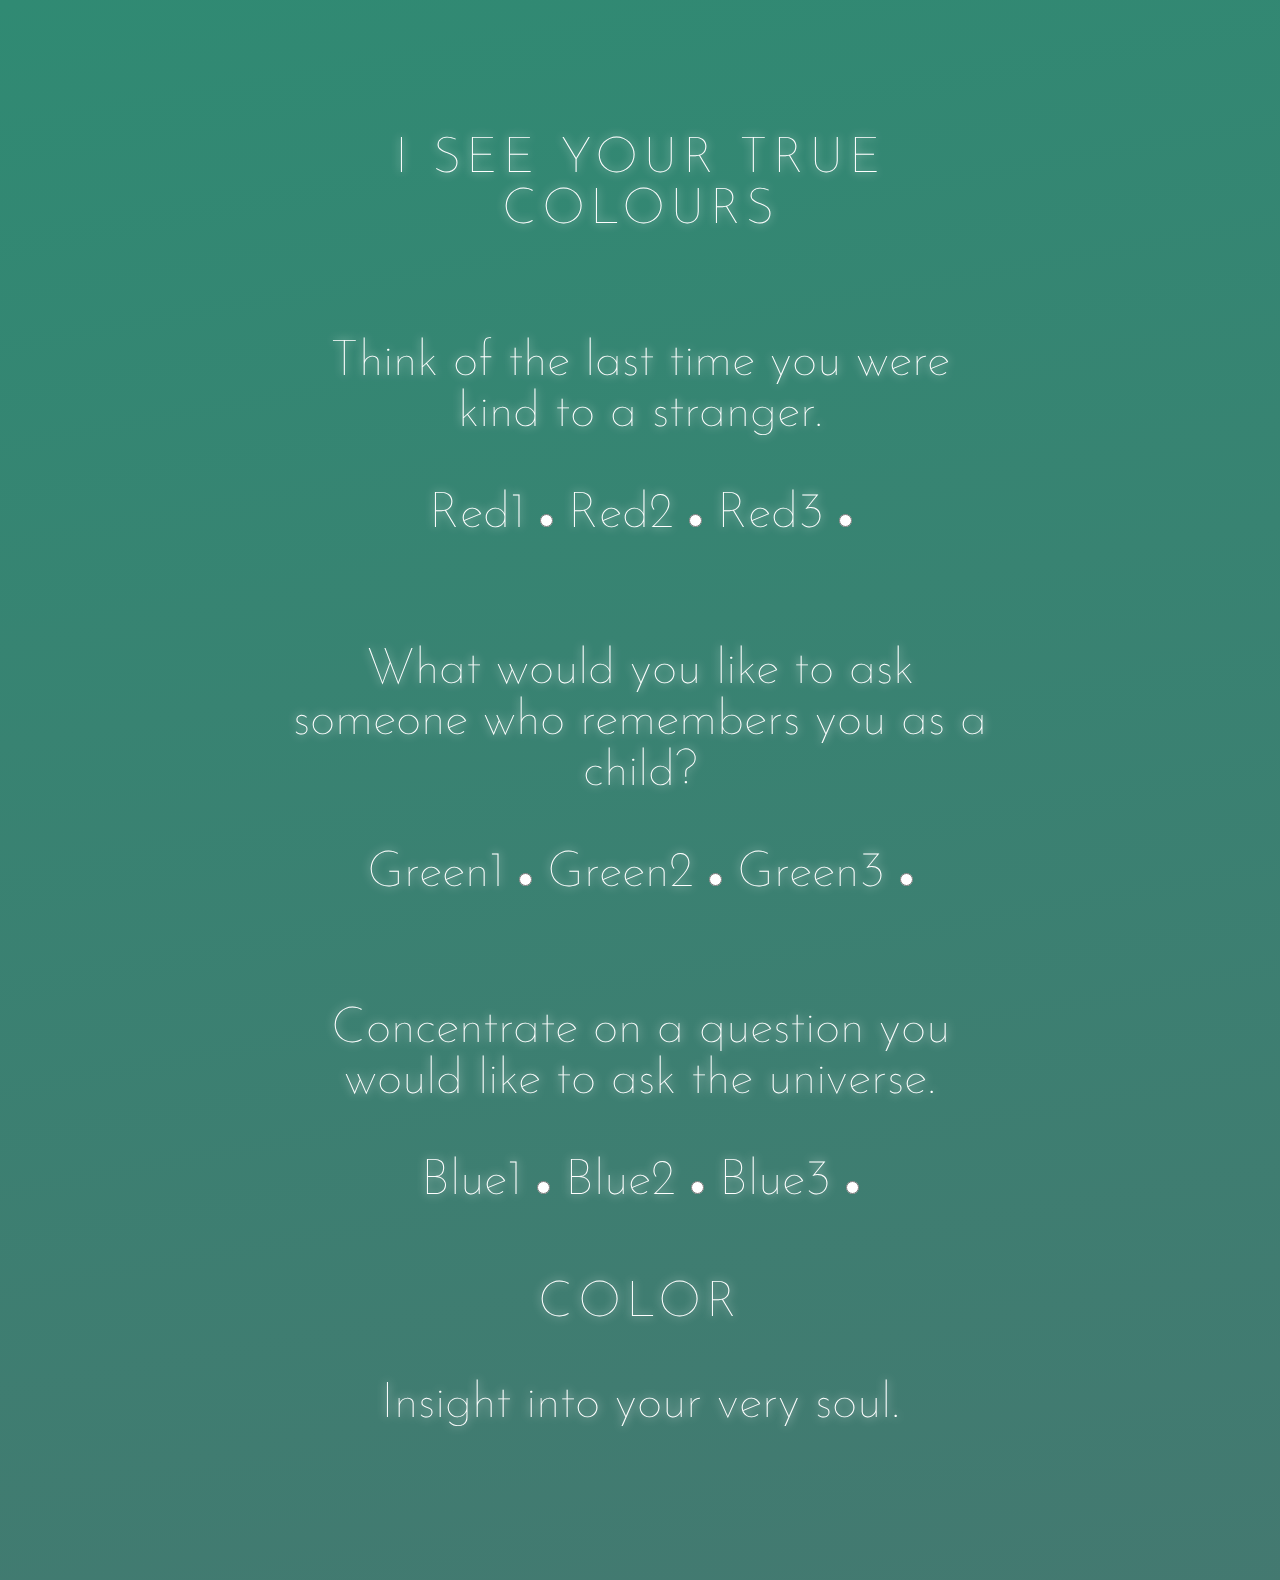
==== index.html @ 0c9067f5 "initial commit" ====
<!DOCTYPE html>
<html lang="en">

<head>
    <meta charset="UTF-8">
    <meta name="viewport" content="width=device-width, initial-scale=1.0">
    <meta http-equiv="X-UA-Compatible" content="ie=edge">

    <title>Colours</title>

    <link href="https://fonts.googleapis.com/css?family=Josefin+Sans:100" rel="stylesheet">
    <link rel="stylesheet" type="text/css" href="styles/styles.css" />

</head>

<body>
    <h1>I see your true colours</h1>

    <fieldset class="question1">
        <p>Think of the last time you were kind to a stranger.</p>
        <label for="optionr1">Red1</label>
        <input type="radio" name="userInputRed" id="optionr1" value="">
        <label for="optionr2 ">Red2</label>
        <input type="radio" name="userInputRed" id="optionr2" value="">
        <label for="optionr3 ">Red3</label>
        <input type="radio" name="userInputRed" id="optionr3" value="">
    </fieldset>

    <fieldset class="question2">
        <p>What would you like to ask someone who remembers you as a child?</p>
        <label for="optiong1">Green1</label>
        <input type="radio" name="userInputGreen" id="optiong1" value="">
        <label for="optiong2">Green2</label>
        <input type="radio" name="userInputGreen" id="optiong2" value="">
        <label for="optiong3">Green3</label>
        <input type="radio" name="userInputGreen" id="optiong3" value="">
    </fieldset>

    <fieldset class="question3">
        <p>Concentrate on a question you would like to ask the universe.</p>
        <label for="optionb1">Blue1</label>
        <input type="radio" name="userInputBlue" id="optionb1" value="">
        <label for="optionb2">Blue2</label>
        <input type="radio" name="userInputBlue" id="optionb2" value="">
        <label for="optionb3">Blue3</label>
        <input type="radio" name="userInputBlue" id="optionb3" value="">
    </fieldset>

    <div class="userAura">
        <h1>Color</h1>
        <p>Insight into your very soul.</p>
    </div>

    <script src="https://code.jquery.com/jquery-3.2.1.min.js" integrity="sha256-hwg4gsxgFZhOsEEamdOYGBf13FyQuiTwlAQgxVSNgt4=" crossorigin="anonymous "></script>
    <script src="js/script.js "></script>

</body>

</html>
---- styles/styles.css ----
article,
aside,
details,
figcaption,
figure,
footer,
header,
hgroup,
nav,
section,
summary {
  display: block; }

audio,
canvas,
video {
  display: inline-block; }

audio:not([controls]) {
  display: none;
  height: 0; }

[hidden] {
  display: none; }

html {
  font-family: sans-serif;
  -webkit-text-size-adjust: 100%;
  -ms-text-size-adjust: 100%; }

a:focus {
  outline: thin dotted; }

a:active,
a:hover {
  outline: 0; }

h1 {
  font-size: 2em; }

abbr[title] {
  border-bottom: 1px dotted; }

b,
strong {
  font-weight: 700; }

dfn {
  font-style: italic; }

mark {
  background: #ff0;
  color: #000; }

code,
kbd,
pre,
samp {
  font-family: monospace, serif;
  font-size: 1em; }

pre {
  white-space: pre-wrap;
  word-wrap: break-word; }

q {
  quotes: \201C \201D \2018 \2019; }

small {
  font-size: 80%; }

sub,
sup {
  font-size: 75%;
  line-height: 0;
  position: relative;
  vertical-align: baseline; }

sup {
  top: -.5em; }

sub {
  bottom: -.25em; }

img {
  border: 0; }

svg:not(:root) {
  overflow: hidden; }

fieldset {
  border: 1px solid silver;
  margin: 0 2px;
  padding: .35em .625em .75em; }

button,
input,
select,
textarea {
  font-family: inherit;
  font-size: 100%;
  margin: 0; }

button,
input {
  line-height: normal; }

button,
html input[type=button],
input[type=reset],
input[type=submit] {
  -webkit-appearance: button;
  cursor: pointer; }

button[disabled],
input[disabled] {
  cursor: default; }

input[type=checkbox],
input[type=radio] {
  -webkit-box-sizing: border-box;
  box-sizing: border-box;
  padding: 0; }

input[type=search] {
  -webkit-appearance: textfield;
  -moz-box-sizing: content-box;
  -webkit-box-sizing: content-box;
  box-sizing: content-box; }

input[type=search]::-webkit-search-cancel-button,
input[type=search]::-webkit-search-decoration {
  -webkit-appearance: none; }

textarea {
  overflow: auto;
  vertical-align: top; }

table {
  border-collapse: collapse;
  border-spacing: 0; }

body,
figure {
  margin: 0; }

legend,
button::-moz-focus-inner,
input::-moz-focus-inner {
  border: 0;
  padding: 0; }

.clearfix:after {
  visibility: hidden;
  display: block;
  font-size: 0;
  content: '';
  clear: both;
  height: 0; }

* {
  -moz-box-sizing: border-box;
  -webkit-box-sizing: border-box;
  box-sizing: border-box; }

body {
  padding: 100px 20%;
  font-family: 'Josefin Sans', sans-serif;
  background: #333;
  color: white;
  text-align: center;
  font-weight: 100;
  font-size: 50px;
  text-shadow: 0px 0px 10px #fff; }

body {
  background: -webkit-linear-gradient(280deg, #308a73, #6a576b, #b5afb0);
  background: -o-linear-gradient(280deg, #308a73, #6a576b, #b5afb0);
  background: linear-gradient(170deg, #308a73, #6a576b, #b5afb0);
  background-size: 600% 600%;
  -webkit-animation: AnimationName 19s ease infinite;
  -moz-animation: AnimationName 19s ease infinite;
  animation: AnimationName 19s ease infinite; }

@-webkit-keyframes AnimationName {
  0% {
    background-position: 0% 32%; }
  50% {
    background-position: 100% 69%; }
  100% {
    background-position: 0% 32%; } }

@-moz-keyframes AnimationName {
  0% {
    background-position: 0% 32%; }
  50% {
    background-position: 100% 69%; }
  100% {
    background-position: 0% 32%; } }

@keyframes AnimationName {
  0% {
    background-position: 0% 32%; }
  50% {
    background-position: 100% 69%; }
  100% {
    background-position: 0% 32%; } }

h1 {
  font-size: 1em;
  font-weight: 100;
  text-transform: uppercase;
  letter-spacing: 0.1em; }

fieldset {
  border: 0;
  text-align: center; }
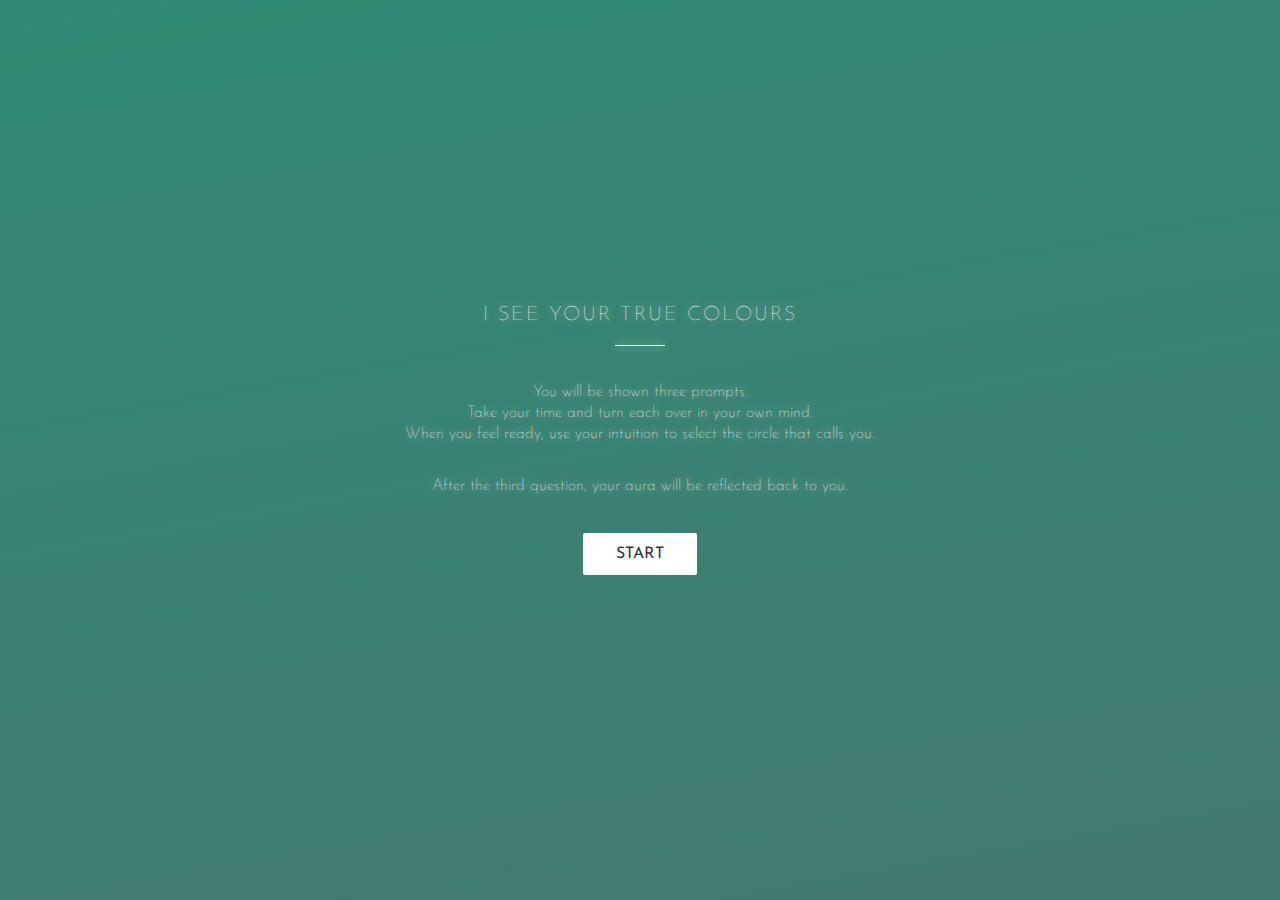
==== commit ee6619b3: "added refresh button" ====
--- a/index.html
+++ b/index.html
@@ -6,53 +6,108 @@
     <meta name="viewport" content="width=device-width, initial-scale=1.0">
     <meta http-equiv="X-UA-Compatible" content="ie=edge">
 
-    <title>Colours</title>
+    <title>Your True Colours</title>
 
+    <link rel="icon" type="image/png" href="images/favicon-96x96.png" sizes="96x96">
     <link href="https://fonts.googleapis.com/css?family=Josefin+Sans:100" rel="stylesheet">
+    <link rel="stylesheet" href="https://cdnjs.cloudflare.com/ajax/libs/animate.css/3.5.1/animate.min.css">
+    <link rel="stylesheet" href="https://maxcdn.bootstrapcdn.com/font-awesome/4.7.0/css/font-awesome.min.css">
     <link rel="stylesheet" type="text/css" href="styles/styles.css" />
 
 </head>
 
 <body>
-    <h1>I see your true colours</h1>
+    <section class="title current">
+        <h1>I see your true colours</h1>
+        <hr/>
+        <p>You will be shown three prompts.<br/> Take your time and turn each over in your own mind.<br/> When you feel ready, use your intuition to select the circle that calls you.</p>
+        <p>After the third question, your aura will be reflected back to you.</p>
+        <input type="submit" value="Start" id="start">
+    </section>
 
-    <fieldset class="question1">
-        <p>Think of the last time you were kind to a stranger.</p>
-        <label for="optionr1">Red1</label>
-        <input type="radio" name="userInputRed" id="optionr1" value="">
-        <label for="optionr2 ">Red2</label>
-        <input type="radio" name="userInputRed" id="optionr2" value="">
-        <label for="optionr3 ">Red3</label>
-        <input type="radio" name="userInputRed" id="optionr3" value="">
-    </fieldset>
+    <section class="firstPrompt">
+        <div class="prompt prompt1">
+            <p class="prompts1">Think of a time you were kind to a stranger.</p>
+            <!-- <span class="fa fa-long-arrow-right next"></span> -->
+        </div>
 
-    <fieldset class="question2">
-        <p>What would you like to ask someone who remembers you as a child?</p>
-        <label for="optiong1">Green1</label>
-        <input type="radio" name="userInputGreen" id="optiong1" value="">
-        <label for="optiong2">Green2</label>
-        <input type="radio" name="userInputGreen" id="optiong2" value="">
-        <label for="optiong3">Green3</label>
-        <input type="radio" name="userInputGreen" id="optiong3" value="">
-    </fieldset>
+        <fieldset class="selection selection1">
+            <p>When you're ready<br/>select the circle that calls to you</p>
+            <div class="select">
+                <input type="radio" name="userInputRed" id="optionRed1" value="">
+                <label for="optionRed1"><span class="fa fa-circle-o"></span></label>
 
-    <fieldset class="question3">
-        <p>Concentrate on a question you would like to ask the universe.</p>
-        <label for="optionb1">Blue1</label>
-        <input type="radio" name="userInputBlue" id="optionb1" value="">
-        <label for="optionb2">Blue2</label>
-        <input type="radio" name="userInputBlue" id="optionb2" value="">
-        <label for="optionb3">Blue3</label>
-        <input type="radio" name="userInputBlue" id="optionb3" value="">
-    </fieldset>
+                <input type="radio" name="userInputRed" id="optionRed2" value="">
+                <label for="optionRed2"><span class="fa fa-circle-o"></span></label>
 
-    <div class="userAura">
-        <h1>Color</h1>
-        <p>Insight into your very soul.</p>
-    </div>
+                <input type="radio" name="userInputRed" id="optionRed3" value="">
+                <label for="optionRed3"><span class="fa fa-circle-o"></span></label>
+            </div>
+        </fieldset>
+        </fieldset>
 
-    <script src="https://code.jquery.com/jquery-3.2.1.min.js" integrity="sha256-hwg4gsxgFZhOsEEamdOYGBf13FyQuiTwlAQgxVSNgt4=" crossorigin="anonymous "></script>
-    <script src="js/script.js "></script>
+    </section>
+
+    <section class="secondPrompt">
+        <div class="prompt prompt2">
+            <p class="prompts2">What would you like to ask someone who remembers you as a child?</p>
+        </div>
+
+        <fieldset class="selection selection2">
+            <p>Which circle are you drawn to?</p>
+            <div class="select">
+                <label for="optionGreen1"><span class="fa fa-circle-o"></span></label>
+                <input type="radio" name="userInputGreen" id="optionGreen1" value="">
+                <label for="optionGreen2"><span class="fa fa-circle-o"></span></label>
+                <input type="radio" name="userInputGreen" id="optionGreen2" value="">
+                <label for="optionGreen3"><span class="fa fa-circle-o"></span></label>
+                <input type="radio" name="userInputGreen" id="optionGreen3" value="">
+            </div>
+        </fieldset>
+    </section>
+
+    <section class="thirdPrompt">
+        <div class="prompt prompt3">
+            <p class="prompts3">Who was your first love?</p>
+        </div>
+
+        <fieldset class="selection selection3">
+            <p>Select the circle that calls to you</p>
+            <div class="select">
+                <label for="optionBlue1"><span class="fa fa-circle-o"></span></label>
+                <input type="radio" name="userInputBlue" id="optionBlue1" value="">
+                <label for="optionBlue2"><span class="fa fa-circle-o"></span></label>
+                <input type="radio" name="userInputBlue" id="optionBlue2" value="">
+                <label for="optionBlue3"><span class="fa fa-circle-o"></span></label>
+                <input type="radio" name="userInputBlue" id="optionBlue3" value="">
+            </div>
+        </fieldset>
+    </section>
+
+    <section class="lastInput">
+        <div class="ready">
+            <p>Concentrate on a question you would like to ask the universe.</p>
+            <input type="submit" value="I'm Ready" id="finish">
+        </div>
+    </section>
+
+    <section class="aura">
+        <div class="userAura">
+
+
+        </div>
+        <div>
+            <a class="button" href="index.html">Start Again</a>
+        </div>
+
+        <!-- <p>Share on twitter</p>
+        <p>Do it again</p> -->
+
+        <script src="https://code.jquery.com/jquery-3.2.1.min.js" integrity="sha256-hwg4gsxgFZhOsEEamdOYGBf13FyQuiTwlAQgxVSNgt4=" crossorigin="anonymous "></script>
+        <script src="js/colourMeaning.js"></script>
+        <script src="js/prompts.js"></script>
+        <script src="js/script.js"></script>
+    </section>
 
 </body>
 
--- a/styles/styles.css
+++ b/styles/styles.css
@@ -163,14 +163,321 @@
   -webkit-box-sizing: border-box;
   box-sizing: border-box; }
 
+.red {
+  background: -webkit-gradient(linear, right top, left top, from(#662438), color-stop(#df5131), to(#a13434));
+  background: -webkit-linear-gradient(right, #662438, #df5131, #a13434);
+  background: -o-linear-gradient(right, #662438, #df5131, #a13434);
+  background: linear-gradient(270deg, #662438, #df5131, #a13434);
+  background-size: 600% 600%;
+  -webkit-animation: AnimationName 30s ease infinite;
+  -moz-animation: AnimationName 30s ease infinite;
+  animation: AnimationName 30s ease infinite; }
+
+@-webkit-keyframes AnimationName {
+  0% {
+    background-position: 0% 50%; }
+  50% {
+    background-position: 100% 50%; }
+  100% {
+    background-position: 0% 50%; } }
+
+@-moz-keyframes AnimationName {
+  0% {
+    background-position: 0% 50%; }
+  50% {
+    background-position: 100% 50%; }
+  100% {
+    background-position: 0% 50%; } }
+
+@keyframes AnimationName {
+  0% {
+    background-position: 0% 50%; }
+  50% {
+    background-position: 100% 50%; }
+  100% {
+    background-position: 0% 50%; } }
+
+.orange {
+  background: -webkit-linear-gradient(237deg, #d9b98b, #e18551, #cc6613, #994949);
+  background: -o-linear-gradient(237deg, #d9b98b, #e18551, #cc6613, #994949);
+  background: linear-gradient(213deg, #d9b98b, #e18551, #cc6613, #994949);
+  background-size: 800% 800%;
+  -webkit-animation: AnimationName 10s ease infinite;
+  -moz-animation: AnimationName 10s ease infinite;
+  animation: AnimationName 10s ease infinite; }
+
+@-webkit-keyframes AnimationName {
+  0% {
+    background-position: 0% 88%; }
+  50% {
+    background-position: 100% 13%; }
+  100% {
+    background-position: 0% 88%; } }
+
+@-moz-keyframes AnimationName {
+  0% {
+    background-position: 0% 88%; }
+  50% {
+    background-position: 100% 13%; }
+  100% {
+    background-position: 0% 88%; } }
+
+@keyframes AnimationName {
+  0% {
+    background-position: 0% 88%; }
+  50% {
+    background-position: 100% 13%; }
+  100% {
+    background-position: 0% 88%; } }
+
+.yellow {
+  background: -webkit-linear-gradient(54deg, #f0eeaf, #f7cd21, #e1b598, #e2c465, #fff9ae);
+  background: -o-linear-gradient(54deg, #f0eeaf, #f7cd21, #e1b598, #e2c465, #fff9ae);
+  background: linear-gradient(36deg, #f0eeaf, #f7cd21, #e1b598, #e2c465, #fff9ae);
+  background-size: 1000% 1000%;
+  -webkit-animation: AnimationName 22s ease infinite;
+  -moz-animation: AnimationName 22s ease infinite;
+  animation: AnimationName 22s ease infinite;
+  color: #4e5363; }
+
+@-webkit-keyframes AnimationName {
+  0% {
+    background-position: 0% 50%; }
+  50% {
+    background-position: 100% 50%; }
+  100% {
+    background-position: 0% 50%; } }
+
+@-moz-keyframes AnimationName {
+  0% {
+    background-position: 0% 50%; }
+  50% {
+    background-position: 100% 50%; }
+  100% {
+    background-position: 0% 50%; } }
+
+@keyframes AnimationName {
+  0% {
+    background-position: 0% 50%; }
+  50% {
+    background-position: 100% 50%; }
+  100% {
+    background-position: 0% 50%; } }
+
+input[type="submit"],
+a.button {
+  background: #666;
+  color: #fff;
+  border: 3px solid #666; }
+  input[type="submit"]:hover,
+  input[type="submit"] a.button,
+  a.button:hover,
+  a.button a.button {
+    color: #666; }
+
+.green {
+  background: -webkit-linear-gradient(237deg, #1c4729, #bedda9, #8fb4a2, #778868);
+  background: -o-linear-gradient(237deg, #1c4729, #bedda9, #8fb4a2, #778868);
+  background: linear-gradient(213deg, #1c4729, #bedda9, #8fb4a2, #778868);
+  background-size: 800% 800%;
+  -webkit-animation: AnimationName 10s ease infinite;
+  -moz-animation: AnimationName 10s ease infinite;
+  animation: AnimationName 10s ease infinite; }
+
+@-webkit-keyframes AnimationName {
+  0% {
+    background-position: 0% 88%; }
+  50% {
+    background-position: 100% 13%; }
+  100% {
+    background-position: 0% 88%; } }
+
+@-moz-keyframes AnimationName {
+  0% {
+    background-position: 0% 88%; }
+  50% {
+    background-position: 100% 13%; }
+  100% {
+    background-position: 0% 88%; } }
+
+@keyframes AnimationName {
+  0% {
+    background-position: 0% 88%; }
+  50% {
+    background-position: 100% 13%; }
+  100% {
+    background-position: 0% 88%; } }
+
+.turquoise {
+  background: -webkit-linear-gradient(237deg, #8bd9be, #145e6b, #90cdce, #499599);
+  background: -o-linear-gradient(237deg, #8bd9be, #145e6b, #90cdce, #499599);
+  background: linear-gradient(213deg, #8bd9be, #145e6b, #90cdce, #499599);
+  background-size: 800% 800%;
+  -webkit-animation: AnimationName 10s ease infinite;
+  -moz-animation: AnimationName 10s ease infinite;
+  animation: AnimationName 10s ease infinite; }
+
+@-webkit-keyframes AnimationName {
+  0% {
+    background-position: 0% 88%; }
+  50% {
+    background-position: 100% 13%; }
+  100% {
+    background-position: 0% 88%; } }
+
+@-moz-keyframes AnimationName {
+  0% {
+    background-position: 0% 88%; }
+  50% {
+    background-position: 100% 13%; }
+  100% {
+    background-position: 0% 88%; } }
+
+@keyframes AnimationName {
+  0% {
+    background-position: 0% 88%; }
+  50% {
+    background-position: 100% 13%; }
+  100% {
+    background-position: 0% 88%; } }
+
+.blue {
+  background: -webkit-linear-gradient(237deg, #251c47, #74aadf, #8fb4b2, #60bdf2);
+  background: -o-linear-gradient(237deg, #251c47, #74aadf, #8fb4b2, #60bdf2);
+  background: linear-gradient(213deg, #251c47, #74aadf, #8fb4b2, #60bdf2);
+  background-size: 800% 800%;
+  -webkit-animation: AnimationName 10s ease infinite;
+  -moz-animation: AnimationName 10s ease infinite;
+  animation: AnimationName 10s ease infinite; }
+
+@-webkit-keyframes AnimationName {
+  0% {
+    background-position: 0% 88%; }
+  50% {
+    background-position: 100% 13%; }
+  100% {
+    background-position: 0% 88%; } }
+
+@-moz-keyframes AnimationName {
+  0% {
+    background-position: 0% 88%; }
+  50% {
+    background-position: 100% 13%; }
+  100% {
+    background-position: 0% 88%; } }
+
+@keyframes AnimationName {
+  0% {
+    background-position: 0% 88%; }
+  50% {
+    background-position: 100% 13%; }
+  100% {
+    background-position: 0% 88%; } }
+
+.purple {
+  background: -webkit-linear-gradient(248deg, #7500fd, #9c7fd7, #f9d304);
+  background: -o-linear-gradient(248deg, #7500fd, #9c7fd7, #f9d304);
+  background: linear-gradient(202deg, #7500fd, #9c7fd7, #f9d304);
+  background-size: 600% 600%;
+  -webkit-animation: AnimationName 10s ease infinite;
+  -moz-animation: AnimationName 10s ease infinite;
+  -o-animation: AnimationName 10s ease infinite;
+  animation: AnimationName 10s ease infinite; }
+
+@-webkit-keyframes AnimationName {
+  0% {
+    background-position: 0% 61%; }
+  50% {
+    background-position: 100% 40%; }
+  100% {
+    background-position: 0% 61%; } }
+
+@-moz-keyframes AnimationName {
+  0% {
+    background-position: 0% 61%; }
+  50% {
+    background-position: 100% 40%; }
+  100% {
+    background-position: 0% 61%; } }
+
+@-o-keyframes AnimationName {
+  0% {
+    background-position: 0% 61%; }
+  50% {
+    background-position: 100% 40%; }
+  100% {
+    background-position: 0% 61%; } }
+
+@keyframes AnimationName {
+  0% {
+    background-position: 0% 61%; }
+  50% {
+    background-position: 100% 40%; }
+  100% {
+    background-position: 0% 61%; } }
+
+.white {
+  background: -webkit-linear-gradient(208deg, #d2f2ee, #eafdfa, #f6f9ec, #ecc5d1);
+  background: -o-linear-gradient(208deg, #d2f2ee, #eafdfa, #f6f9ec, #ecc5d1);
+  background: linear-gradient(242deg, #d2f2ee, #eafdfa, #f6f9ec, #ecc5d1);
+  background-size: 800% 800%;
+  -webkit-animation: AnimationName 10s ease infinite;
+  -moz-animation: AnimationName 10s ease infinite;
+  -o-animation: AnimationName 10s ease infinite;
+  animation: AnimationName 10s ease infinite;
+  color: #666; }
+
+@-webkit-keyframes AnimationName {
+  0% {
+    background-position: 0% 61%; }
+  50% {
+    background-position: 100% 40%; }
+  100% {
+    background-position: 0% 61%; } }
+
+@-moz-keyframes AnimationName {
+  0% {
+    background-position: 0% 61%; }
+  50% {
+    background-position: 100% 40%; }
+  100% {
+    background-position: 0% 61%; } }
+
+@-o-keyframes AnimationName {
+  0% {
+    background-position: 0% 61%; }
+  50% {
+    background-position: 100% 40%; }
+  100% {
+    background-position: 0% 61%; } }
+
+@keyframes AnimationName {
+  0% {
+    background-position: 0% 61%; }
+  50% {
+    background-position: 100% 40%; }
+  100% {
+    background-position: 0% 61%; } }
+
+input[type="submit"],
+a.button {
+  background: #666;
+  color: #fff;
+  border: 3px solid #666; }
+  input[type="submit"]:hover,
+  input[type="submit"] a.button,
+  a.button:hover,
+  a.button a.button {
+    color: #666; }
+
 body {
-  padding: 100px 20%;
   font-family: 'Josefin Sans', sans-serif;
+  font-weight: 100;
   background: #333;
+  height: 100vh;
   color: white;
   text-align: center;
   font-weight: 100;
-  font-size: 50px;
   text-shadow: 0px 0px 10px #fff; }
 
 body {
@@ -207,11 +514,128 @@
     background-position: 0% 32%; } }
 
 h1 {
-  font-size: 1em;
+  font-size: 30px;
   font-weight: 100;
   text-transform: uppercase;
-  letter-spacing: 0.1em; }
+  letter-spacing: 0.1em;
+  display: block;
+  margin: 0;
+  font-size: 20px; }
+
+p {
+  font-size: 1em;
+  line-height: 1.3em;
+  max-width: 30em; }
+
+hr {
+  background: white;
+  width: 50px;
+  margin: 20px;
+  height: 1px;
+  border: 0;
+  -webkit-box-shadow: 0 0 10px white;
+  box-shadow: 0 0 10px white; }
 
 fieldset {
   border: 0;
+  text-align: center;
+  display: -webkit-box;
+  display: -ms-flexbox;
+  display: flex;
+  -webkit-box-pack: center;
+  -ms-flex-pack: center;
+  justify-content: center;
+  -webkit-box-orient: vertical;
+  -webkit-box-direction: normal;
+  -ms-flex-direction: column;
+  flex-direction: column;
+  -webkit-box-align: center;
+  -ms-flex-align: center;
+  align-items: center;
+  margin: 30px;
   text-align: center; }
+  fieldset p {
+    text-align: center; }
+
+.prompt {
+  font-size: 30px;
+  max-width: 20em; }
+
+.selection p {
+  font-size: 0.75em;
+  line-height: 1.5em;
+  text-transform: uppercase;
+  letter-spacing: 0.1em;
+  width: 100%;
+  margin-bottom: 50px; }
+
+input[type="submit"],
+a.button {
+  padding: 10px 30px;
+  font-size: 20px;
+  text-transform: uppercase;
+  border-radius: 2px;
+  background: #fff;
+  color: #333;
+  -webkit-transition: background-color 0.4s;
+  -o-transition: background-color 0.4s;
+  transition: background-color 0.4s;
+  border: 3px solid white;
+  margin: 20px;
+  font-size: 1em;
+  text-decoration: none; }
+  input[type="submit"]:hover,
+  input[type="submit"] a.button,
+  a.button:hover,
+  a.button a.button {
+    background: rgba(255, 255, 255, 0.01);
+    color: #fff; }
+
+a.button {
+  margin-top: 3000px;
+  font-size: 12px; }
+
+input[type="radio"] {
+  visibility: hidden;
+  position: absolute; }
+
+label {
+  margin: 0 auto;
+  margin: 0;
+  font-size: 30px; }
+
+.select {
+  width: 100%;
+  display: -webkit-box;
+  display: -ms-flexbox;
+  display: flex;
+  -ms-flex-pack: distribute;
+  justify-content: space-around; }
+
+section {
+  visibility: hidden;
+  position: absolute;
+  left: 50%;
+  top: 50%;
+  -webkit-transform: translateX(-50%) translateY(-50%);
+  -ms-transform: translateX(-50%) translateY(-50%);
+  transform: translateX(-50%) translateY(-50%);
+  max-width: 80%; }
+
+.current {
+  visibility: visible;
+  display: -webkit-box;
+  display: -ms-flexbox;
+  display: flex;
+  -webkit-box-orient: vertical;
+  -webkit-box-direction: normal;
+  -ms-flex-direction: column;
+  flex-direction: column;
+  -webkit-box-pack: center;
+  -ms-flex-pack: center;
+  justify-content: center;
+  -webkit-box-align: center;
+  -ms-flex-align: center;
+  align-items: center;
+  width: 100%;
+  height: 100%; }
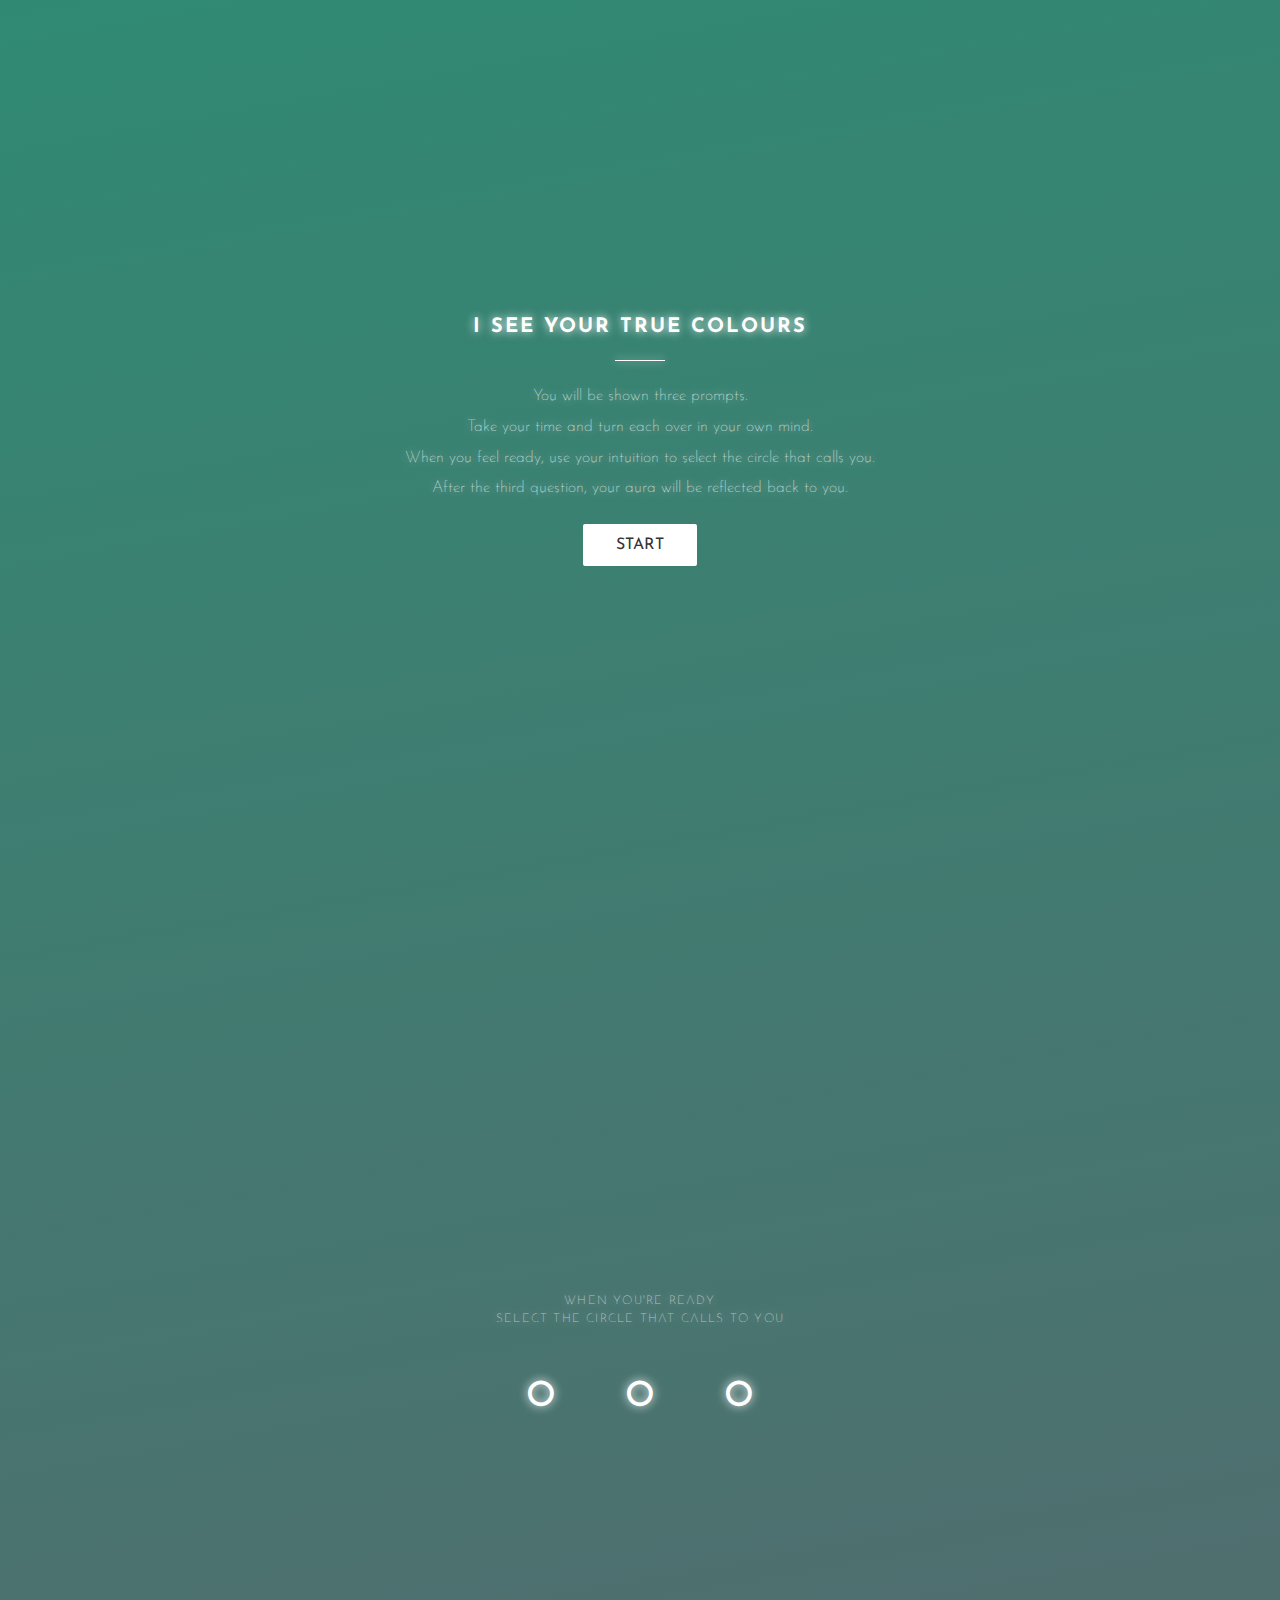
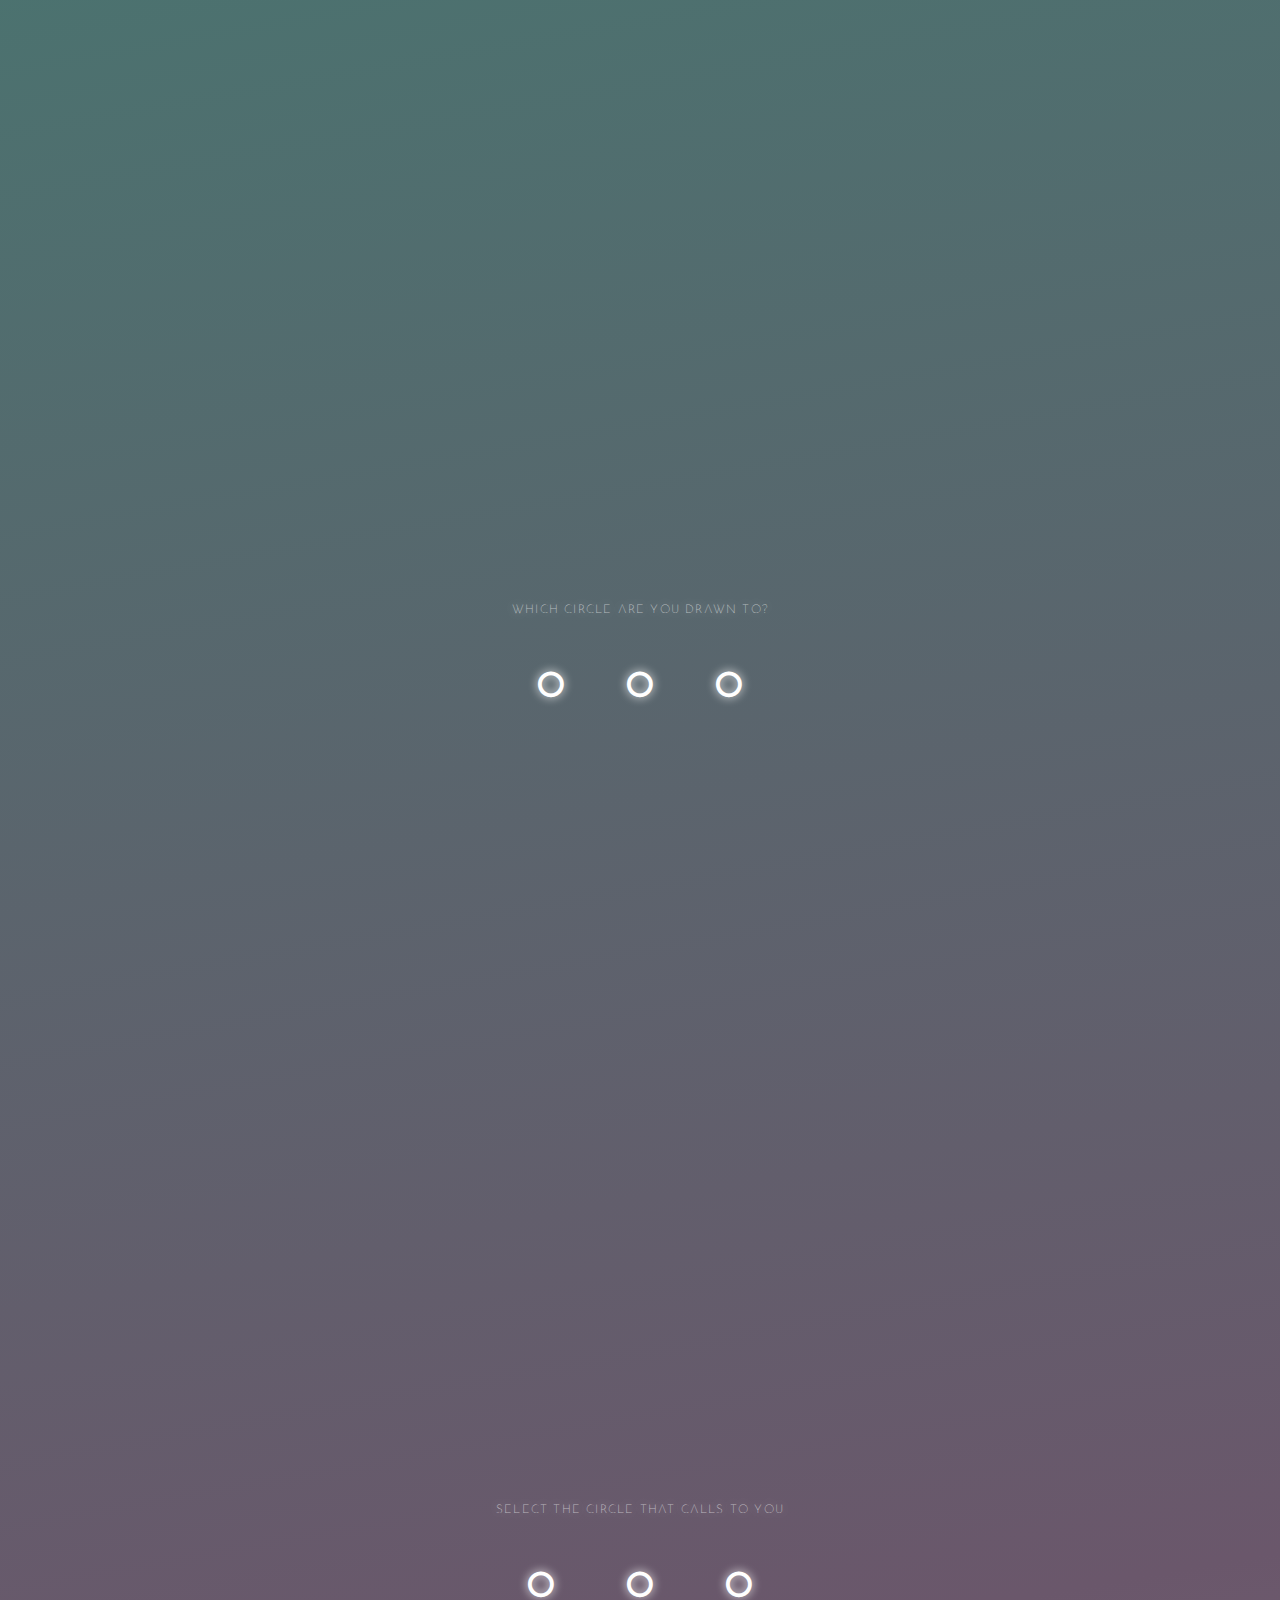
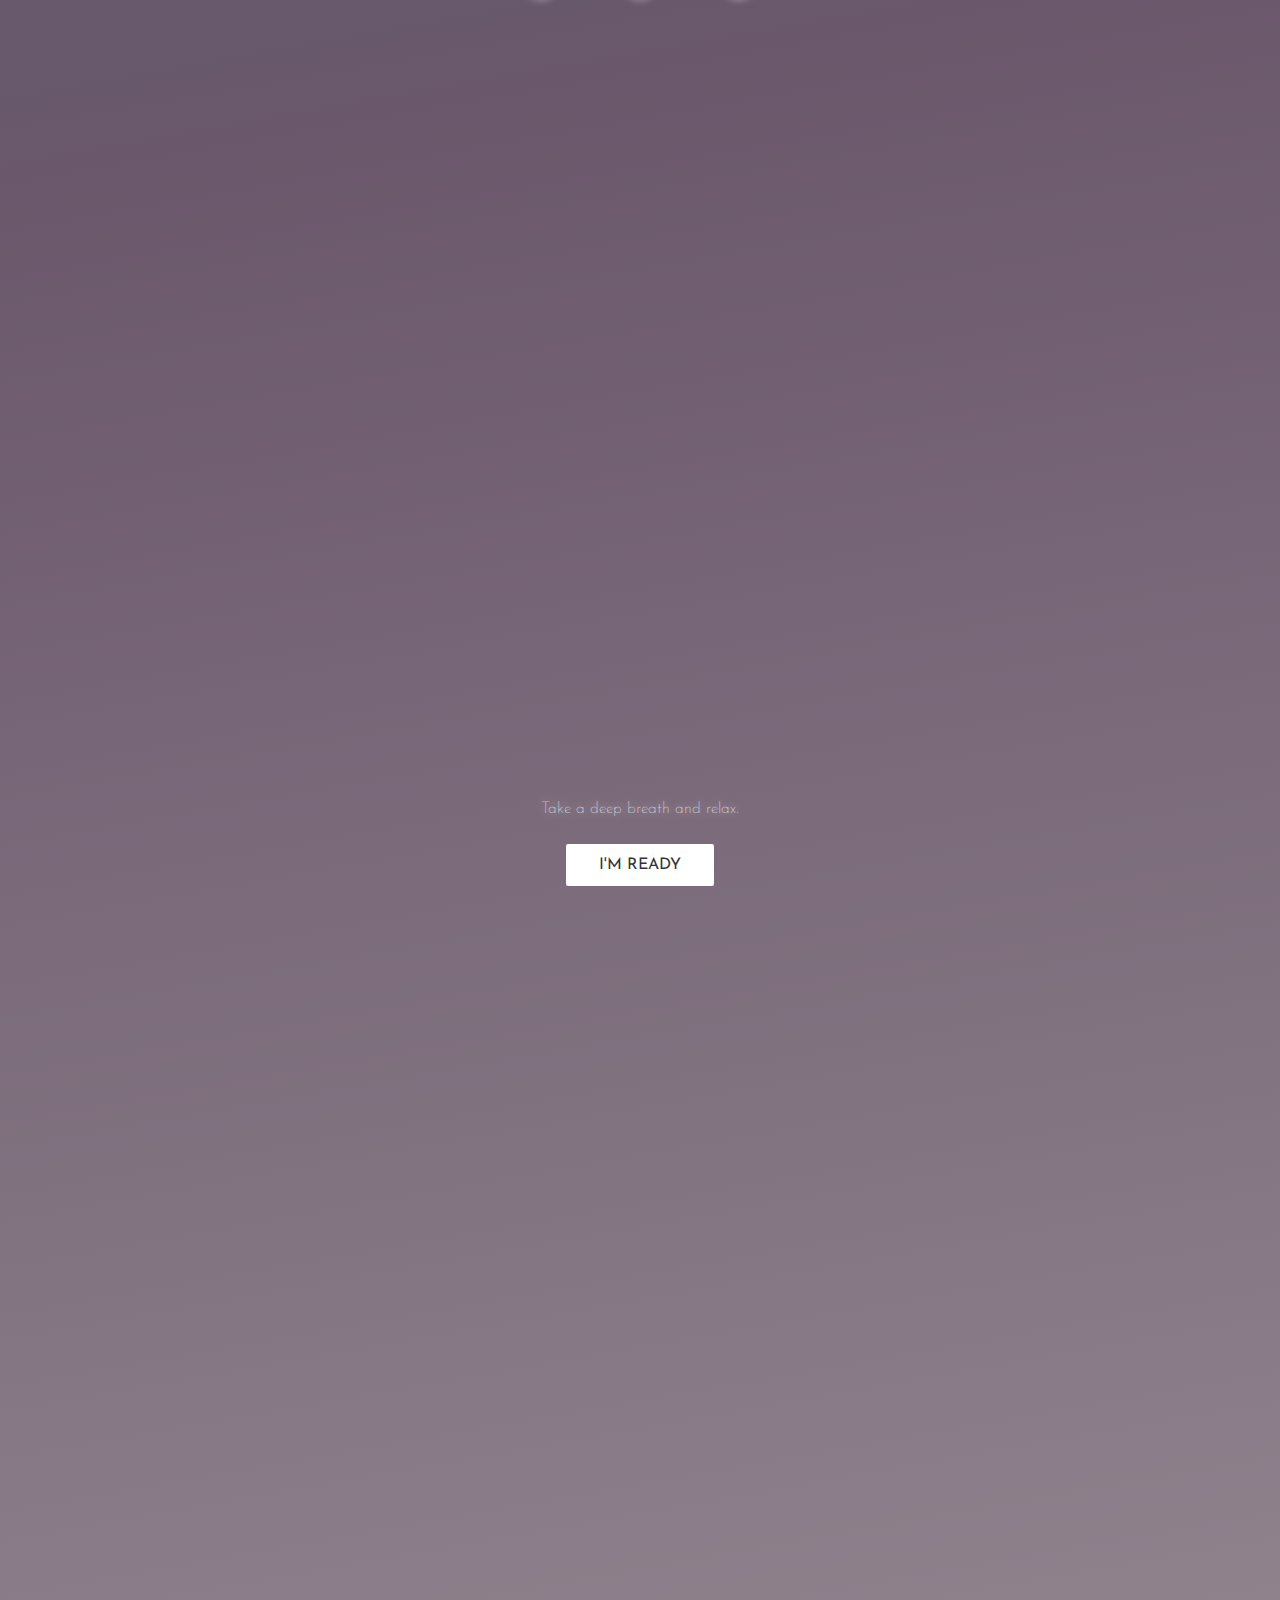
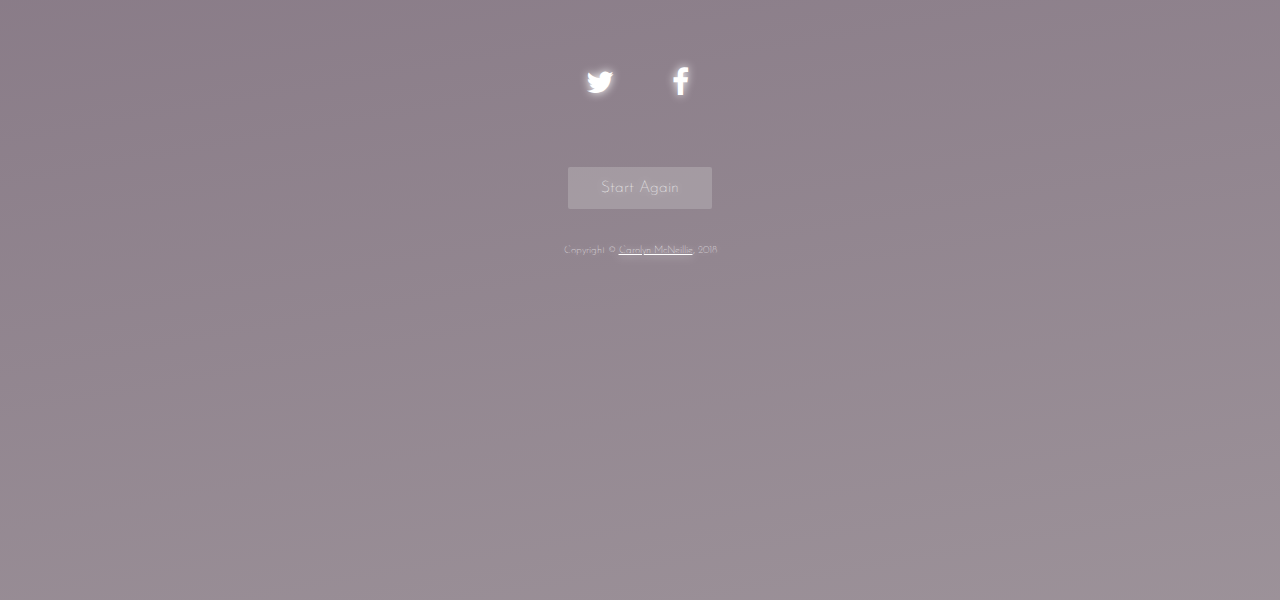
==== commit e5832794: "set up Twitter sharing" ====
--- a/index.html
+++ b/index.html
@@ -5,11 +5,12 @@
     <meta charset="UTF-8">
     <meta name="viewport" content="width=device-width, initial-scale=1.0">
     <meta http-equiv="X-UA-Compatible" content="ie=edge">
+    <meta name="og:image" content="images/blue.jpg">
 
     <title>Your True Colours</title>
 
     <link rel="icon" type="image/png" href="images/favicon-96x96.png" sizes="96x96">
-    <link href="https://fonts.googleapis.com/css?family=Josefin+Sans:100" rel="stylesheet">
+    <link href="https://fonts.googleapis.com/css?family=Josefin+Sans:100,300" rel="stylesheet">
     <link rel="stylesheet" href="https://cdnjs.cloudflare.com/ajax/libs/animate.css/3.5.1/animate.min.css">
     <link rel="stylesheet" href="https://maxcdn.bootstrapcdn.com/font-awesome/4.7.0/css/font-awesome.min.css">
     <link rel="stylesheet" type="text/css" href="styles/styles.css" />
@@ -20,15 +21,17 @@
     <section class="title current">
         <h1>I see your true colours</h1>
         <hr/>
-        <p>You will be shown three prompts.<br/> Take your time and turn each over in your own mind.<br/> When you feel ready, use your intuition to select the circle that calls you.</p>
+        <p>You will be shown three prompts.</p>
+        <p>Take your time and turn each over in your own mind.</p>
+        <p>When you feel ready, use your intuition to select the circle that calls you.</p>
         <p>After the third question, your aura will be reflected back to you.</p>
         <input type="submit" value="Start" id="start">
     </section>
 
     <section class="firstPrompt">
         <div class="prompt prompt1">
-            <p class="prompts1">Think of a time you were kind to a stranger.</p>
-            <!-- <span class="fa fa-long-arrow-right next"></span> -->
+            <p class="prompts1"></p>
+
         </div>
 
         <fieldset class="selection selection1">
@@ -50,7 +53,7 @@
 
     <section class="secondPrompt">
         <div class="prompt prompt2">
-            <p class="prompts2">What would you like to ask someone who remembers you as a child?</p>
+            <p class="prompts2"></p>
         </div>
 
         <fieldset class="selection selection2">
@@ -68,7 +71,7 @@
 
     <section class="thirdPrompt">
         <div class="prompt prompt3">
-            <p class="prompts3">Who was your first love?</p>
+            <p class="prompts3"></p>
         </div>
 
         <fieldset class="selection selection3">
@@ -86,28 +89,31 @@
 
     <section class="lastInput">
         <div class="ready">
-            <p>Concentrate on a question you would like to ask the universe.</p>
+            <p>Take a deep breath and relax.</p>
             <input type="submit" value="I'm Ready" id="finish">
         </div>
     </section>
 
     <section class="aura">
-        <div class="userAura">
+        <h1 class="colourName"></h1>
+        <div class="colourMeaning"></div>
+        <ul class="share">
+            <li class="twitter">
+                <a href="http://twitter.com/home?status=Discover your aura at http://www.carolynmcneillie.com/colours pic.twitter.com/4tymeg5VKq @carolynalive"><span class="fa fa-twitter"></span></a>
+            </li>
+            <li class="facebook"><a href="http://www.facebook.com/share.php?u=https://carolynmcneillie.github.io/colours/&title=True+Colours+test"><span class="fa fa-facebook"></span></a></li>
+        </ul>
 
+        <a href="index.html">Start Again</a>
+        <p class="copyright">Copyright &copy; <a href="http://www.carolynmcneillie.com">Carolyn McNeillie</a>, 2018</p>
+    </section>
 
-        </div>
-        <div>
-            <a class="button" href="index.html">Start Again</a>
-        </div>
-
-        <!-- <p>Share on twitter</p>
-        <p>Do it again</p> -->
-
-        <script src="https://code.jquery.com/jquery-3.2.1.min.js" integrity="sha256-hwg4gsxgFZhOsEEamdOYGBf13FyQuiTwlAQgxVSNgt4=" crossorigin="anonymous "></script>
-        <script src="js/colourMeaning.js"></script>
-        <script src="js/prompts.js"></script>
-        <script src="js/script.js"></script>
-    </section>
+    <script src="https://code.jquery.com/jquery-3.2.1.min.js" integrity="sha256-hwg4gsxgFZhOsEEamdOYGBf13FyQuiTwlAQgxVSNgt4=" crossorigin="anonymous "></script>
+    <script src="js/colourMeaning.js"></script>
+    <script src="js/prompts.js"></script>
+    <script src="js/twitter.js"></script>
+    <script src="js/facebook.js"></script>
+    <script src="js/script.js"></script>
 
 </body>
 
--- a/styles/styles.css
+++ b/styles/styles.css
@@ -238,7 +238,7 @@
   -webkit-animation: AnimationName 22s ease infinite;
   -moz-animation: AnimationName 22s ease infinite;
   animation: AnimationName 22s ease infinite;
-  color: #4e5363; }
+  color: #666; }
 
 @-webkit-keyframes AnimationName {
   0% {
@@ -263,17 +263,32 @@
     background-position: 100% 50%; }
   100% {
     background-position: 0% 50%; } }
-
-input[type="submit"],
-a.button {
-  background: #666;
-  color: #fff;
-  border: 3px solid #666; }
-  input[type="submit"]:hover,
-  input[type="submit"] a.button,
-  a.button:hover,
-  a.button a.button {
-    color: #666; }
+  .yellow input[type="submit"] {
+    background: #666;
+    color: #fff;
+    border: 3px solid #666; }
+    .yellow input[type="submit"]:hover {
+      background: rgba(255, 255, 255, 0.01);
+      color: #666; }
+  .yellow a {
+    color: #666;
+    border-bottom: 1px solid #999;
+    border-top: 3px solid transparent; }
+    .yellow a:hover {
+      background: rgba(255, 255, 255, 0.25);
+      border: 3px solid #999;
+      padding: 10px 30px 8px; }
+  .yellow li a {
+    text-decoration: none;
+    border: 0; }
+    .yellow li a:hover {
+      color: rgba(0, 0, 0, 0.1);
+      border: 0;
+      text-shadow: 0;
+      background: 0; }
+      .yellow li a:hover:after {
+        color: #666;
+        text-shadow: 0px 0px 5px #fff; }
 
 .green {
   background: -webkit-linear-gradient(237deg, #1c4729, #bedda9, #8fb4a2, #778868);
@@ -458,17 +473,32 @@
     background-position: 100% 40%; }
   100% {
     background-position: 0% 61%; } }
-
-input[type="submit"],
-a.button {
-  background: #666;
-  color: #fff;
-  border: 3px solid #666; }
-  input[type="submit"]:hover,
-  input[type="submit"] a.button,
-  a.button:hover,
-  a.button a.button {
-    color: #666; }
+  .white input[type="submit"] {
+    background: #666;
+    color: #fff;
+    border: 3px solid #666; }
+    .white input[type="submit"]:hover {
+      background: rgba(255, 255, 255, 0.01);
+      color: #666;
+      padding: 10px 30px 8px; }
+  .white a {
+    color: #666;
+    border-bottom: 1px solid #999;
+    border-top: 3px solid transparent; }
+    .white a:hover {
+      background: rgba(255, 255, 255, 0.25);
+      border: 3px solid #999; }
+  .white li a {
+    text-decoration: none;
+    border: 0; }
+    .white li a:hover {
+      color: rgba(0, 0, 0, 0.1);
+      border: 0;
+      text-shadow: 0;
+      background: 0; }
+      .white li a:hover:after {
+        color: #666;
+        text-shadow: 0px 0px 5px #fff; }
 
 body {
   font-family: 'Josefin Sans', sans-serif;
@@ -478,7 +508,8 @@
   color: white;
   text-align: center;
   font-weight: 100;
-  text-shadow: 0px 0px 10px #fff; }
+  text-shadow: 0px 0px 10px #fff;
+  font-size: 16px; }
 
 body {
   background: -webkit-linear-gradient(280deg, #308a73, #6a576b, #b5afb0);
@@ -514,18 +545,29 @@
     background-position: 0% 32%; } }
 
 h1 {
-  font-size: 30px;
-  font-weight: 100;
   text-transform: uppercase;
   letter-spacing: 0.1em;
   display: block;
   margin: 0;
-  font-size: 20px; }
+  font-size: 20px;
+  line-height: 1.3em;
+  weight: 100; }
 
 p {
   font-size: 1em;
   line-height: 1.3em;
-  max-width: 30em; }
+  max-width: 30em;
+  margin: 5px; }
+
+p.copyright {
+  margin-top: 35px;
+  font-size: 0.65em;
+  background: none; }
+  p.copyright a {
+    padding: 0;
+    background: none;
+    border: none;
+    text-decoration: underline; }
 
 hr {
   background: white;
@@ -558,7 +600,7 @@
     text-align: center; }
 
 .prompt {
-  font-size: 30px;
+  font-size: 20px;
   max-width: 20em; }
 
 .selection p {
@@ -569,8 +611,43 @@
   width: 100%;
   margin-bottom: 50px; }
 
-input[type="submit"],
-a.button {
+ul {
+  padding: 0;
+  margin-top: 30px; }
+
+li {
+  display: inline-block;
+  font-size: 30px;
+  position: relative;
+  width: 75px; }
+  li a {
+    text-decoration: none;
+    background: none;
+    border: 0;
+    padding: 0;
+    margin: 15px; }
+    li a:hover {
+      border: 0;
+      padding: 0;
+      margin: 30px;
+      background: 0;
+      color: rgba(225, 225, 225, 0); }
+      li a:hover:after {
+        content: "share";
+        weight: 300;
+        color: white;
+        font-size: 14px;
+        letter-spacing: 0.1em;
+        text-transform: uppercase;
+        position: absolute;
+        right: 50%;
+        top: 50%;
+        -webkit-transform: translateX(50%) translateY(-50%);
+        -ms-transform: translateX(50%) translateY(-50%);
+        transform: translateX(50%) translateY(-50%);
+        text-shadow: 0px 0px 5px #333; }
+
+input[type="submit"] {
   padding: 10px 30px;
   font-size: 20px;
   text-transform: uppercase;
@@ -584,16 +661,24 @@
   margin: 20px;
   font-size: 1em;
   text-decoration: none; }
-  input[type="submit"]:hover,
-  input[type="submit"] a.button,
-  a.button:hover,
-  a.button a.button {
+  input[type="submit"]:hover {
     background: rgba(255, 255, 255, 0.01);
     color: #fff; }
 
-a.button {
-  margin-top: 3000px;
-  font-size: 12px; }
+a {
+  color: white;
+  text-decoration: none;
+  padding: 10px 30px;
+  margin-top: 50px;
+  background: rgba(225, 225, 225, 0.25);
+  border: 3px solid rgba(225, 225, 225, 0);
+  border-radius: 2px;
+  -webkit-transition: border 0.4s;
+  -o-transition: border 0.4s;
+  transition: border 0.4s; }
+  a:hover {
+    background: rgba(255, 255, 255, 0.25);
+    border: 3px solid white; }
 
 input[type="radio"] {
   visibility: hidden;
@@ -613,16 +698,6 @@
   justify-content: space-around; }
 
 section {
-  visibility: hidden;
-  position: absolute;
-  left: 50%;
-  top: 50%;
-  -webkit-transform: translateX(-50%) translateY(-50%);
-  -ms-transform: translateX(-50%) translateY(-50%);
-  transform: translateX(-50%) translateY(-50%);
-  max-width: 80%; }
-
-.current {
   visibility: visible;
   display: -webkit-box;
   display: -ms-flexbox;
@@ -639,3 +714,7 @@
   align-items: center;
   width: 100%;
   height: 100%; }
+
+@media (max-width: 500px) {
+  body {
+    font-weight: 300; } }
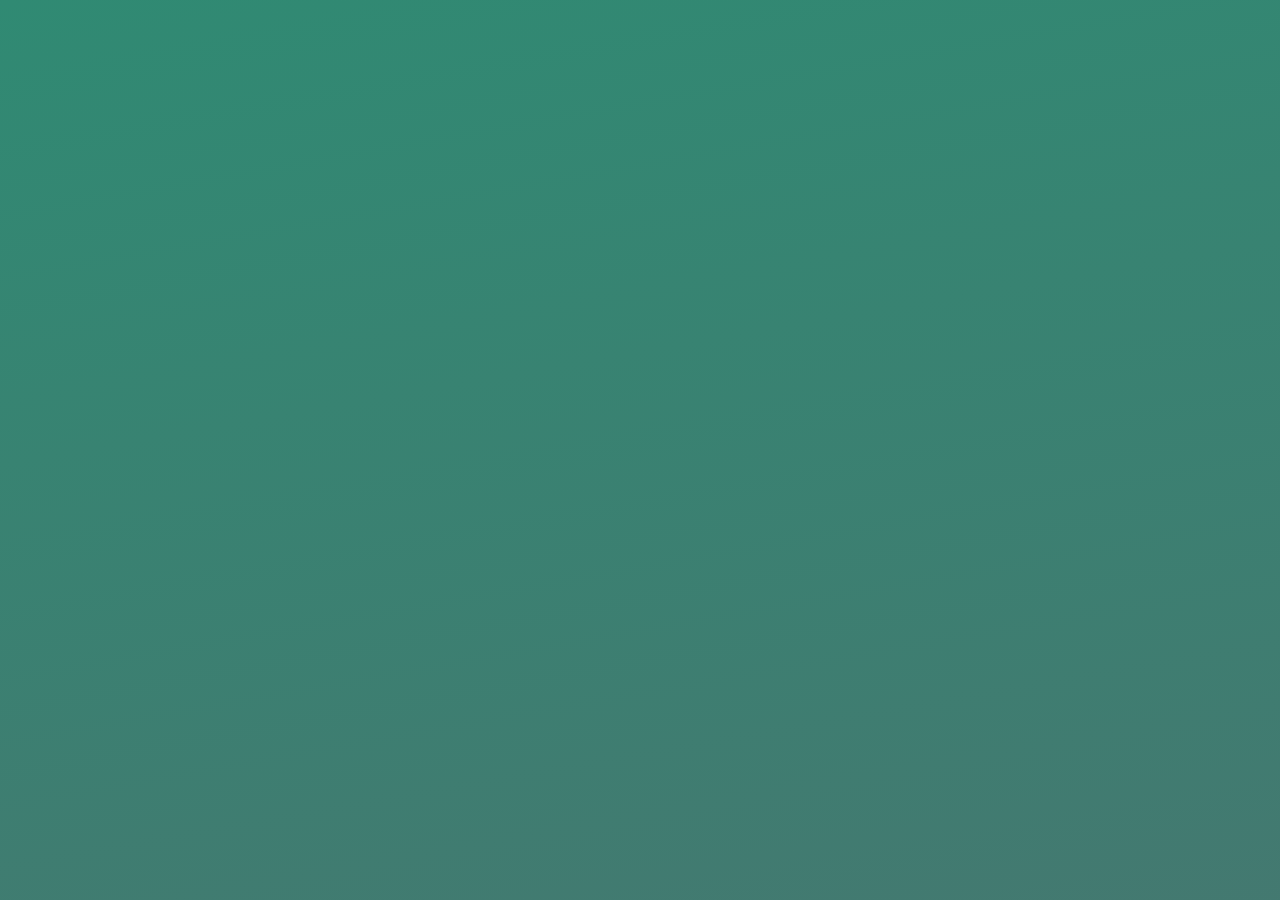
==== commit c52d4968: "Updated Twitter Links" ====
--- a/index.html
+++ b/index.html
@@ -2,10 +2,28 @@
 <html lang="en">
 
 <head>
+    <!-- Global site tag (gtag.js) - Google Analytics -->
+    <script async src="https://www.googletagmanager.com/gtag/js?id=UA-113885017-1"></script>
+    <script>
+        window.dataLayer = window.dataLayer || [];
+
+        function gtag() {
+            dataLayer.push(arguments);
+        }
+        gtag('js', new Date());
+
+        gtag('config', 'UA-113885017-1');
+    </script>
+
+
     <meta charset="UTF-8">
     <meta name="viewport" content="width=device-width, initial-scale=1.0">
     <meta http-equiv="X-UA-Compatible" content="ie=edge">
-    <meta name="og:image" content="images/blue.jpg">
+    <meta name="og:image" content="images/auras.jpg">
+    <meta name="og:url" content="http://www.carolynmcneillie.com">
+    <meta name="og:title" content="Your True Colours">
+    <meta name="og:site_name" content="Carolyn McNeillie">
+    <meta name="og:description" content="You will be asked three questions. Turn each over in your own mind. Your aura will be reflected back to you.">
 
     <title>Your True Colours</title>
 
@@ -19,101 +37,110 @@
 
 <body>
     <section class="title current">
-        <h1>I see your true colours</h1>
-        <hr/>
-        <p>You will be shown three prompts.</p>
-        <p>Take your time and turn each over in your own mind.</p>
-        <p>When you feel ready, use your intuition to select the circle that calls you.</p>
-        <p>After the third question, your aura will be reflected back to you.</p>
-        <input type="submit" value="Start" id="start">
+        <div class="container">
+            <h1>I see your true colours</h1>
+            <hr/>
+            <p>You will be shown three prompts.</p>
+            <p>Take your time and turn each over in your own mind.</p>
+            <p>When you feel ready, use your intuition to select the circle that calls you.</p>
+            <p>After the third question, your aura will be reflected back to you.</p>
+            <input type="submit" value="Start" id="start">
+        </div>
     </section>
 
     <section class="firstPrompt">
-        <div class="prompt prompt1">
-            <p class="prompts1"></p>
+        <div class="container">
+            <div class="prompt prompt1">
+                <p class="prompts1"></p>
+            </div>
 
+            <fieldset class="selection selection1">
+                <p>When you’re ready,<br/>select the circle that calls to you.</p>
+                <div class="select">
+                    <input type="radio" name="userInputRed" id="optionRed1" value="">
+                    <label for="optionRed1"><span class="fa fa-circle-o"></span></label>
+
+                    <input type="radio" name="userInputRed" id="optionRed2" value="">
+                    <label for="optionRed2"><span class="fa fa-circle-o"></span></label>
+
+                    <input type="radio" name="userInputRed" id="optionRed3" value="">
+                    <label for="optionRed3"><span class="fa fa-circle-o"></span></label>
+                </div>
+
+            </fieldset>
         </div>
-
-        <fieldset class="selection selection1">
-            <p>When you're ready<br/>select the circle that calls to you</p>
-            <div class="select">
-                <input type="radio" name="userInputRed" id="optionRed1" value="">
-                <label for="optionRed1"><span class="fa fa-circle-o"></span></label>
-
-                <input type="radio" name="userInputRed" id="optionRed2" value="">
-                <label for="optionRed2"><span class="fa fa-circle-o"></span></label>
-
-                <input type="radio" name="userInputRed" id="optionRed3" value="">
-                <label for="optionRed3"><span class="fa fa-circle-o"></span></label>
-            </div>
-        </fieldset>
-        </fieldset>
-
     </section>
 
     <section class="secondPrompt">
-        <div class="prompt prompt2">
-            <p class="prompts2"></p>
+        <div class="container">
+            <div class="prompt prompt2">
+                <p class="prompts2"></p>
+            </div>
+
+            <fieldset class="selection selection2">
+                <p>Which circle are you drawn to?</p>
+                <div class="select">
+                    <label for="optionGreen1"><span class="fa fa-circle-o"></span></label>
+                    <input type="radio" name="userInputGreen" id="optionGreen1" value="">
+                    <label for="optionGreen2"><span class="fa fa-circle-o"></span></label>
+                    <input type="radio" name="userInputGreen" id="optionGreen2" value="">
+                    <label for="optionGreen3"><span class="fa fa-circle-o"></span></label>
+                    <input type="radio" name="userInputGreen" id="optionGreen3" value="">
+                </div>
+            </fieldset>
         </div>
-
-        <fieldset class="selection selection2">
-            <p>Which circle are you drawn to?</p>
-            <div class="select">
-                <label for="optionGreen1"><span class="fa fa-circle-o"></span></label>
-                <input type="radio" name="userInputGreen" id="optionGreen1" value="">
-                <label for="optionGreen2"><span class="fa fa-circle-o"></span></label>
-                <input type="radio" name="userInputGreen" id="optionGreen2" value="">
-                <label for="optionGreen3"><span class="fa fa-circle-o"></span></label>
-                <input type="radio" name="userInputGreen" id="optionGreen3" value="">
-            </div>
-        </fieldset>
     </section>
 
     <section class="thirdPrompt">
-        <div class="prompt prompt3">
-            <p class="prompts3"></p>
+        <div class="container">
+            <div class="prompt prompt3">
+                <p class="prompts3"></p>
+            </div>
+
+            <fieldset class="selection selection3">
+                <p>Select the circle that calls to you.</p>
+                <div class="select">
+                    <label for="optionBlue1"><span class="fa fa-circle-o"></span></label>
+                    <input type="radio" name="userInputBlue" id="optionBlue1" value="">
+                    <label for="optionBlue2"><span class="fa fa-circle-o"></span></label>
+                    <input type="radio" name="userInputBlue" id="optionBlue2" value="">
+                    <label for="optionBlue3"><span class="fa fa-circle-o"></span></label>
+                    <input type="radio" name="userInputBlue" id="optionBlue3" value="">
+                </div>
+            </fieldset>
         </div>
-
-        <fieldset class="selection selection3">
-            <p>Select the circle that calls to you</p>
-            <div class="select">
-                <label for="optionBlue1"><span class="fa fa-circle-o"></span></label>
-                <input type="radio" name="userInputBlue" id="optionBlue1" value="">
-                <label for="optionBlue2"><span class="fa fa-circle-o"></span></label>
-                <input type="radio" name="userInputBlue" id="optionBlue2" value="">
-                <label for="optionBlue3"><span class="fa fa-circle-o"></span></label>
-                <input type="radio" name="userInputBlue" id="optionBlue3" value="">
-            </div>
-        </fieldset>
     </section>
 
     <section class="lastInput">
         <div class="ready">
             <p>Take a deep breath and relax.</p>
-            <input type="submit" value="I'm Ready" id="finish">
+            <input type="submit" value="I’m Ready" id="finish">
         </div>
     </section>
 
     <section class="aura">
         <h1 class="colourName"></h1>
+        <hr/>
         <div class="colourMeaning"></div>
         <ul class="share">
             <li class="twitter">
-                <a href="http://twitter.com/home?status=Discover your aura at http://www.carolynmcneillie.com/colours pic.twitter.com/4tymeg5VKq @carolynalive"><span class="fa fa-twitter"></span></a>
+                <a href="https://twitter.com/intent/tweet?text=Discover%20your%20aura%20at%20http://www.carolynmcneillie.com/colours%20pic.twitter.com/xTreZlYNJh%20@carolynalive"><span class="fa fa-twitter"></span></a>
             </li>
-            <li class="facebook"><a href="http://www.facebook.com/share.php?u=https://carolynmcneillie.github.io/colours/&title=True+Colours+test"><span class="fa fa-facebook"></span></a></li>
+
+            <!-- <li class="facebook">
+                <a href="http://www.facebook.com/share.php?u=http://www.carolynmcneillie.com/colours/" target="_window"><span class="fa fa-facebook"></span></a></li> -->
         </ul>
 
         <a href="index.html">Start Again</a>
-        <p class="copyright">Copyright &copy; <a href="http://www.carolynmcneillie.com">Carolyn McNeillie</a>, 2018</p>
+        <p class="copyright ">Copyright &copy; <a href="http://www.carolynmcneillie.com/">Carolyn McNeillie</a>, 2018</p>
     </section>
 
-    <script src="https://code.jquery.com/jquery-3.2.1.min.js" integrity="sha256-hwg4gsxgFZhOsEEamdOYGBf13FyQuiTwlAQgxVSNgt4=" crossorigin="anonymous "></script>
-    <script src="js/colourMeaning.js"></script>
-    <script src="js/prompts.js"></script>
-    <script src="js/twitter.js"></script>
-    <script src="js/facebook.js"></script>
-    <script src="js/script.js"></script>
+    <script src="https://code.jquery.com/jquery-3.2.1.min.js " integrity="sha256-hwg4gsxgFZhOsEEamdOYGBf13FyQuiTwlAQgxVSNgt4=" crossorigin=" anonymous "></script>
+    <script src="js/colourMeaning.js "></script>
+    <script src="js/prompts.js "></script>
+    <script src="js/twitter.js "></script>
+    <script src="js/facebook.js "></script>
+    <script src="js/script.js "></script>
 
 </body>
 
--- a/styles/styles.css
+++ b/styles/styles.css
@@ -263,32 +263,6 @@
     background-position: 100% 50%; }
   100% {
     background-position: 0% 50%; } }
-  .yellow input[type="submit"] {
-    background: #666;
-    color: #fff;
-    border: 3px solid #666; }
-    .yellow input[type="submit"]:hover {
-      background: rgba(255, 255, 255, 0.01);
-      color: #666; }
-  .yellow a {
-    color: #666;
-    border-bottom: 1px solid #999;
-    border-top: 3px solid transparent; }
-    .yellow a:hover {
-      background: rgba(255, 255, 255, 0.25);
-      border: 3px solid #999;
-      padding: 10px 30px 8px; }
-  .yellow li a {
-    text-decoration: none;
-    border: 0; }
-    .yellow li a:hover {
-      color: rgba(0, 0, 0, 0.1);
-      border: 0;
-      text-shadow: 0;
-      background: 0; }
-      .yellow li a:hover:after {
-        color: #666;
-        text-shadow: 0px 0px 5px #fff; }
 
 .green {
   background: -webkit-linear-gradient(237deg, #1c4729, #bedda9, #8fb4a2, #778868);
@@ -509,7 +483,7 @@
   text-align: center;
   font-weight: 100;
   text-shadow: 0px 0px 10px #fff;
-  font-size: 16px; }
+  font-size: 20px; }
 
 body {
   background: -webkit-linear-gradient(280deg, #308a73, #6a576b, #b5afb0);
@@ -548,16 +522,17 @@
   text-transform: uppercase;
   letter-spacing: 0.1em;
   display: block;
-  margin: 0;
-  font-size: 20px;
+  margin: 0 auto;
+  font-size: 1.5em;
   line-height: 1.3em;
-  weight: 100; }
+  font-weight: 100; }
 
 p {
   font-size: 1em;
   line-height: 1.3em;
   max-width: 30em;
-  margin: 5px; }
+  margin: 5px auto;
+  text-align: center; }
 
 p.copyright {
   margin-top: 35px;
@@ -572,7 +547,7 @@
 hr {
   background: white;
   width: 50px;
-  margin: 20px;
+  margin: 20px auto;
   height: 1px;
   border: 0;
   -webkit-box-shadow: 0 0 10px white;
@@ -580,7 +555,6 @@
 
 fieldset {
   border: 0;
-  text-align: center;
   display: -webkit-box;
   display: -ms-flexbox;
   display: flex;
@@ -594,17 +568,16 @@
   -webkit-box-align: center;
   -ms-flex-align: center;
   align-items: center;
-  margin: 30px;
-  text-align: center; }
+  margin: 30px; }
   fieldset p {
-    text-align: center; }
+    font-size: 0.8em; }
 
 .prompt {
   font-size: 20px;
-  max-width: 20em; }
+  max-width: 20em;
+  width: 100%; }
 
 .selection p {
-  font-size: 0.75em;
   line-height: 1.5em;
   text-transform: uppercase;
   letter-spacing: 0.1em;
@@ -617,7 +590,7 @@
 
 li {
   display: inline-block;
-  font-size: 30px;
+  font-size: 50px;
   position: relative;
   width: 75px; }
   li a {
@@ -629,7 +602,6 @@
     li a:hover {
       border: 0;
       padding: 0;
-      margin: 30px;
       background: 0;
       color: rgba(225, 225, 225, 0); }
       li a:hover:after {
@@ -647,6 +619,9 @@
         transform: translateX(50%) translateY(-50%);
         text-shadow: 0px 0px 5px #333; }
 
+li.twitter a:hover:after {
+  content: "tweet"; }
+
 input[type="submit"] {
   padding: 10px 30px;
   font-size: 20px;
@@ -658,12 +633,15 @@
   -o-transition: background-color 0.4s;
   transition: background-color 0.4s;
   border: 3px solid white;
-  margin: 20px;
+  margin: 40px 20px 20px;
   font-size: 1em;
   text-decoration: none; }
   input[type="submit"]:hover {
     background: rgba(255, 255, 255, 0.01);
     color: #fff; }
+  input[type="submit"]:active {
+    background: #fff;
+    color: #333; }
 
 a {
   color: white;
@@ -682,12 +660,16 @@
 
 input[type="radio"] {
   visibility: hidden;
-  position: absolute; }
+  position: absolute;
+  cursor: pointer; }
 
 label {
   margin: 0 auto;
   margin: 0;
-  font-size: 30px; }
+  font-size: 30px;
+  cursor: pointer; }
+  label:hover {
+    text-shadow: 0 0 25px; }
 
 .select {
   width: 100%;
@@ -698,7 +680,16 @@
   justify-content: space-around; }
 
 section {
-  visibility: visible;
+  display: none;
+  position: absolute;
+  left: 50%;
+  top: 50%;
+  -webkit-transform: translateX(-50%) translateY(-50%);
+  -ms-transform: translateX(-50%) translateY(-50%);
+  transform: translateX(-50%) translateY(-50%);
+  max-width: 80%; }
+
+.container {
   display: -webkit-box;
   display: -ms-flexbox;
   display: flex;
@@ -717,4 +708,15 @@
 
 @media (max-width: 500px) {
   body {
-    font-weight: 300; } }
+    font-weight: 300;
+    font-size: 16px; }
+  ul.share {
+    margin: 20px 0 0; }
+  li {
+    margin: 10px;
+    padding: 0 10px;
+    width: 45px; }
+    li a {
+      margin: 0; }
+  a {
+    margin-top: 20px; } }
